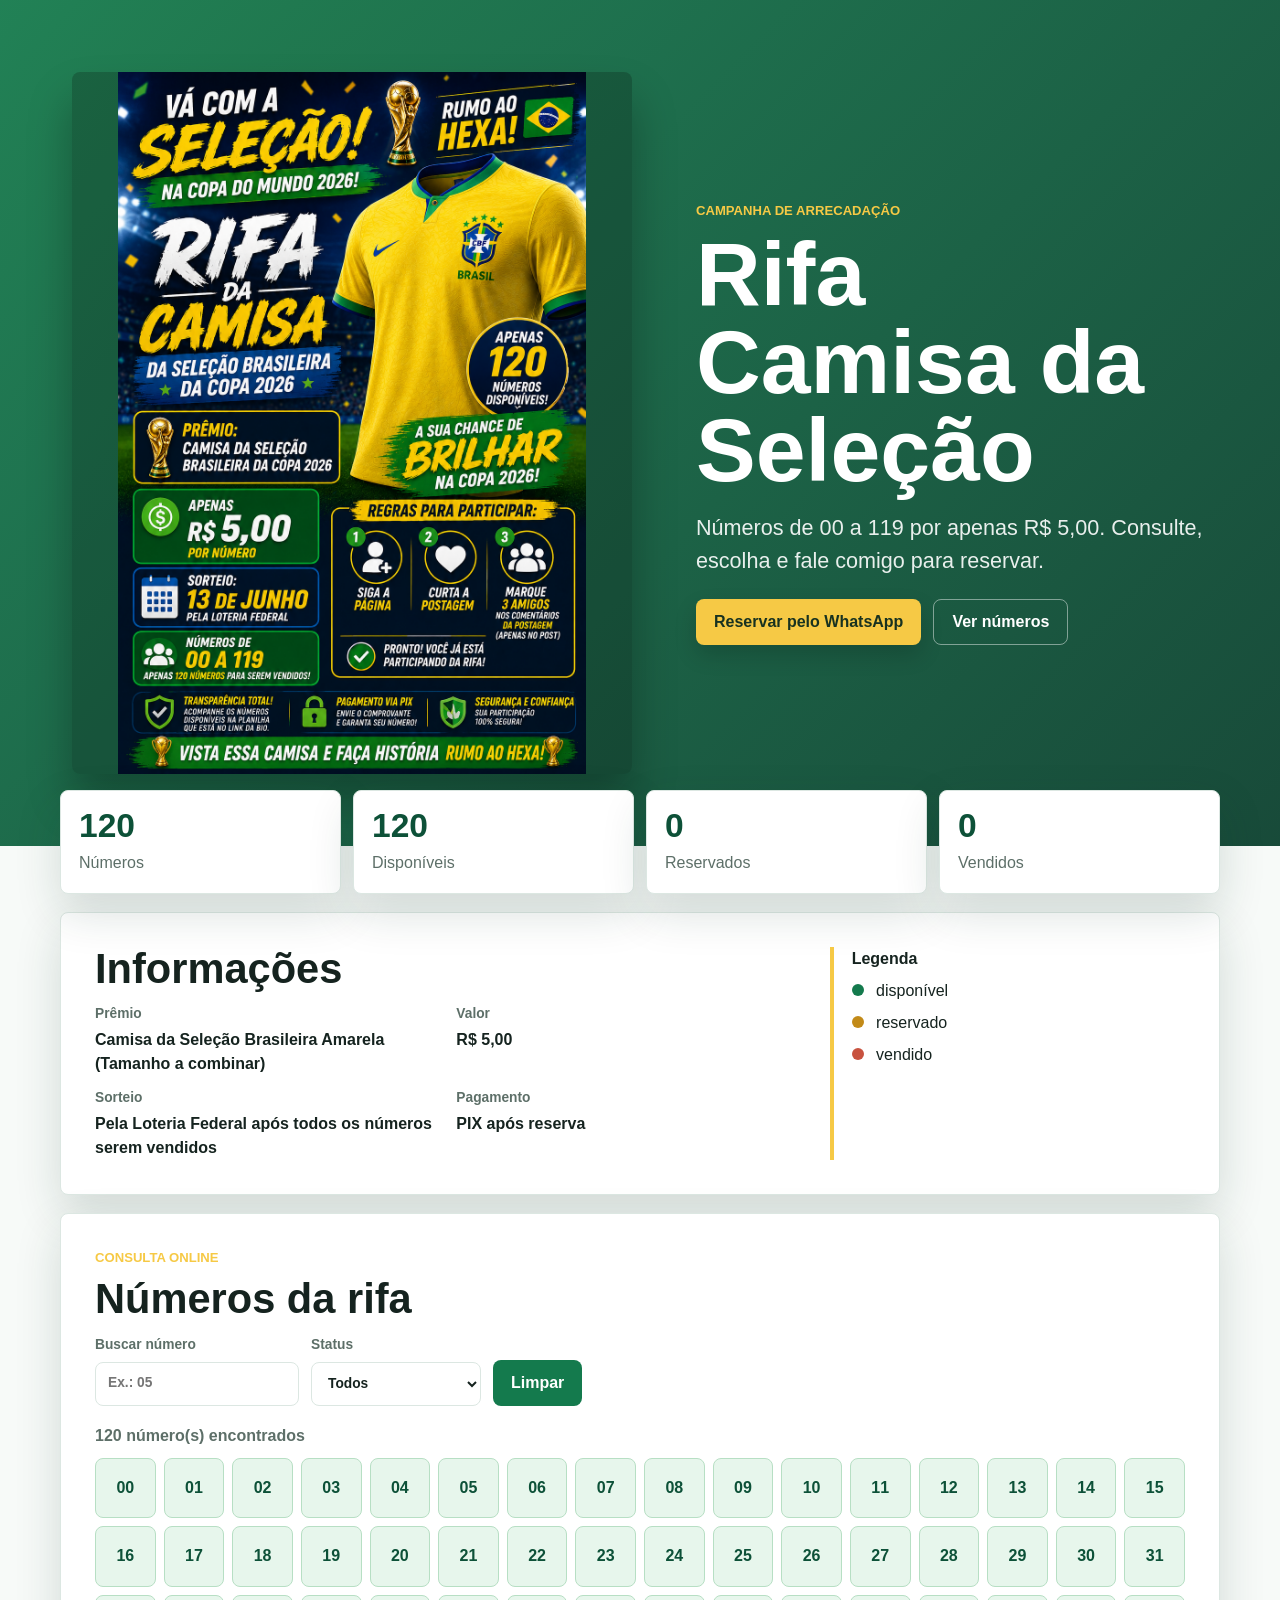
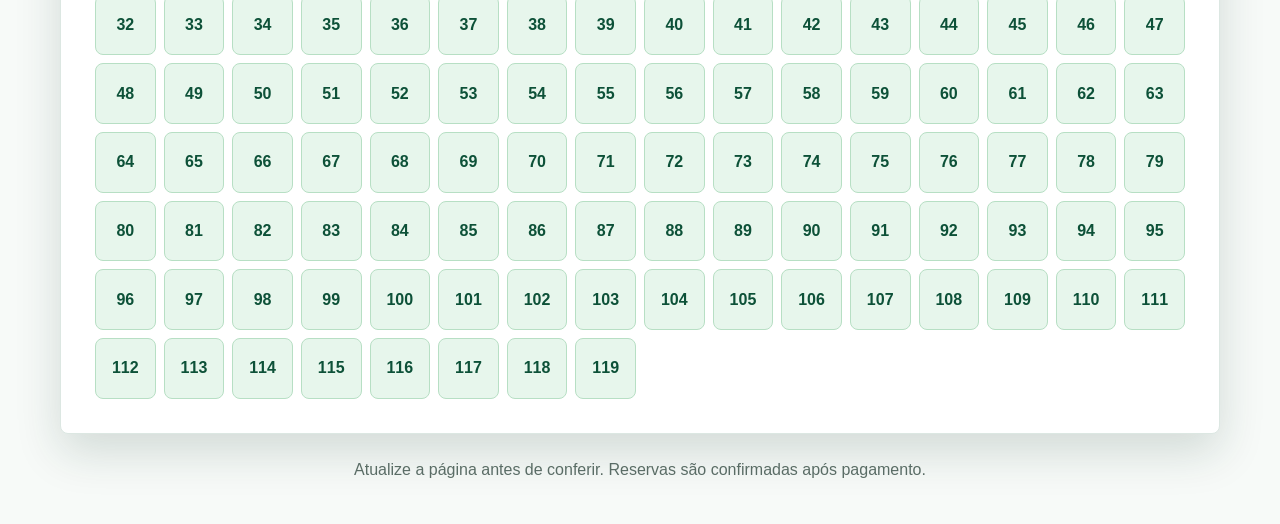
==== index.html @ 9236a2c4 "Add files via upload" ====
<!doctype html>
<html lang="pt-BR">
  <head>
    <meta charset="utf-8">
    <meta name="viewport" content="width=device-width, initial-scale=1">
    <title>Rifa Camisa da Seleção</title>
    <meta name="description" content="Consulte números disponíveis da rifa da camisa da seleção.">
    <link rel="stylesheet" href="styles.css">
  </head>
  <body>
    <header class="hero">
      <div class="hero__art">
        <img class="campaign-art" src="arte-rifa-camisa.jpg" alt="Cartaz da rifa da camisa da Seleção Brasileira">
        <div class="campaign-art__missing" hidden>
          <strong>Arte não encontrada</strong>
          <span>Salve a imagem da campanha nesta pasta com o nome <b>arte-rifa-camisa.jpg</b>.</span>
        </div>
      </div>
      <div class="hero__content">
        <p class="eyebrow">Campanha de arrecadação</p>
        <h1>Rifa Camisa da Seleção</h1>
        <p class="lead">Números de 00 a 119 por apenas R$ 5,00. Consulte, escolha e fale comigo para reservar.</p>
        <div class="hero__actions">
          <a class="button button--primary" id="whatsappHero" href="#numeros">Reservar pelo WhatsApp</a>
          <a class="button button--ghost" href="#numeros">Ver números</a>
        </div>
      </div>
    </header>

    <main>
      <section class="summary" aria-label="Resumo da rifa">
        <article>
          <span id="totalNumbers">0</span>
          <p>Números</p>
        </article>
        <article>
          <span id="availableCount">0</span>
          <p>Disponíveis</p>
        </article>
        <article>
          <span id="reservedCount">0</span>
          <p>Reservados</p>
        </article>
        <article>
          <span id="soldCount">0</span>
          <p>Vendidos</p>
        </article>
      </section>

      <section class="details" aria-label="Informações da campanha">
        <div>
          <h2>Informações</h2>
          <dl>
            <div>
              <dt>Prêmio</dt>
              <dd id="prizeName">Camisa da Seleção Brasileira Amarela (Tamanho a combinar)</dd>
            </div>
            <div>
              <dt>Valor</dt>
              <dd id="ticketPrice">R$ 5,00</dd>
            </div>
            <div>
              <dt>Sorteio</dt>
              <dd id="drawDate">Pela Loteria Federal após todos os números serem vendidos</dd>
            </div>
            <div>
              <dt>Pagamento</dt>
              <dd id="paymentInfo">PIX após reserva</dd>
            </div>
          </dl>
        </div>
        <div class="notice">
          <strong>Legenda</strong>
          <p><span class="dot dot--available"></span> disponível</p>
          <p><span class="dot dot--reserved"></span> reservado</p>
          <p><span class="dot dot--sold"></span> vendido</p>
        </div>
      </section>

      <section class="numbers" id="numeros">
        <div class="section-heading">
          <div>
            <p class="eyebrow">Consulta online</p>
            <h2>Números da rifa</h2>
          </div>
        </div>

        <div class="toolbar" role="search">
          <label>
            <span>Buscar número</span>
            <input id="searchInput" inputmode="numeric" placeholder="Ex.: 05">
          </label>
          <label>
            <span>Status</span>
            <select id="statusFilter">
              <option value="all">Todos</option>
              <option value="available">Disponíveis</option>
              <option value="reserved">Reservados</option>
              <option value="sold">Vendidos</option>
            </select>
          </label>
          <button class="button button--secondary" id="clearFilters" type="button">Limpar</button>
        </div>

        <div class="selection-panel" id="selectionPanel" hidden>
          <div>
            <strong>Números selecionados</strong>
            <span id="selectedNumbers">Nenhum número selecionado</span>
          </div>
          <button class="button button--primary" id="reserveSelected" type="button">Reservar selecionados pelo WhatsApp</button>
          <button class="button button--secondary" id="clearSelection" type="button">Limpar seleção</button>
        </div>

        <p class="result-note" id="resultNote"></p>
        <div class="grid" id="numbersGrid" aria-live="polite"></div>
      </section>
    </main>

    <footer>
      <p>Atualize a página antes de conferir. Reservas são confirmadas após pagamento.</p>
    </footer>

    <script src="app.js"></script>
    <script>
      const campaignImage = document.querySelector(".campaign-art");
      const missingImage = document.querySelector(".campaign-art__missing");
      const imageCandidates = [
        "arte-rifa-camisa.jpg",
        "arte-rifa-camisa.jpeg",
        "arte-rifa-camisa.png",
        "arte-rifa-camisa.webp",
        "rifa-camisa.jpg",
        "rifa-camisa.png",
        "rifa-camisa.webp",
        "cartaz-rifa.jpg",
        "cartaz-rifa.png",
        "cartaz-rifa.webp"
      ];
      let imageCandidateIndex = 0;

      campaignImage.addEventListener("error", () => {
        imageCandidateIndex += 1;
        if (imageCandidateIndex < imageCandidates.length) {
          campaignImage.src = imageCandidates[imageCandidateIndex];
          return;
        }

        campaignImage.hidden = true;
        missingImage.hidden = false;
      });
    </script>
  </body>
</html>
---- styles.css ----
:root {
  color-scheme: light;
  --green: #147a4d;
  --green-dark: #0d5138;
  --yellow: #f6c945;
  --blue: #1b4583;
  --ink: #15231f;
  --muted: #5d6f68;
  --line: #dce7e2;
  --paper: #f7faf8;
  --white: #ffffff;
  --danger: #c8523f;
  --warning: #c28a18;
  --shadow: 0 18px 46px rgba(17, 58, 42, .16);
}

* {
  box-sizing: border-box;
}

[hidden] {
  display: none !important;
}

html {
  scroll-behavior: smooth;
}

body {
  margin: 0;
  background: var(--paper);
  color: var(--ink);
  font-family: Arial, Helvetica, sans-serif;
  line-height: 1.5;
}

a {
  color: inherit;
}

button,
input,
select {
  font: inherit;
}

.hero {
  min-height: 82vh;
  display: grid;
  grid-template-columns: minmax(320px, 560px) minmax(320px, 1fr);
  gap: clamp(24px, 5vw, 68px);
  align-items: center;
  padding: clamp(28px, 6vw, 72px);
  background:
    linear-gradient(135deg, rgba(20, 122, 77, .94), rgba(12, 65, 47, .95)),
    radial-gradient(circle at 20% 15%, rgba(246, 201, 69, .42), transparent 32%);
  color: var(--white);
}

.admin-hero {
  display: flex;
  gap: 24px;
  align-items: center;
  justify-content: space-between;
  padding: clamp(28px, 5vw, 56px);
  background: linear-gradient(135deg, var(--green-dark), var(--blue));
  color: var(--white);
}

.admin-hero h1 {
  font-size: clamp(2.1rem, 5vw, 4rem);
}

.admin-hero .lead {
  margin-bottom: 0;
}

.hero__art {
  max-width: 560px;
  margin: 0 auto;
  width: 100%;
}

.campaign-art,
.campaign-art__missing {
  display: block;
  width: 100%;
  border-radius: 8px;
  box-shadow: 0 28px 44px rgba(0, 0, 0, .28);
}

.campaign-art {
  aspect-ratio: 2 / 3;
  height: auto;
  max-height: min(78vh, 820px);
  object-fit: contain;
  background: rgba(0, 0, 0, .22);
}

.campaign-art__missing {
  margin-bottom: 12px;
  min-height: 220px;
  display: grid;
  place-content: center;
  gap: 8px;
  padding: 22px;
  background: #fff8dc;
  color: #2f2a12;
  text-align: center;
}

.campaign-art__missing strong,
.campaign-art__missing span {
  display: block;
}

.campaign-art__missing span {
  margin-top: 6px;
}

.hero__content {
  max-width: 680px;
  align-self: center;
}

.eyebrow {
  margin: 0 0 10px;
  color: var(--yellow);
  font-size: .82rem;
  font-weight: 800;
  letter-spacing: 0;
  text-transform: uppercase;
}

h1,
h2,
h3,
p {
  margin-top: 0;
}

h1 {
  margin-bottom: 18px;
  font-size: clamp(2.6rem, 8vw, 5.6rem);
  line-height: .98;
  letter-spacing: 0;
}

h2 {
  margin-bottom: 14px;
  font-size: clamp(1.8rem, 4vw, 2.6rem);
  line-height: 1.05;
}

h3 {
  margin-bottom: 4px;
}

.lead {
  max-width: 520px;
  color: rgba(255, 255, 255, .9);
  font-size: clamp(1.06rem, 2vw, 1.35rem);
}

.hero__actions,
.toolbar,
.selection-panel,
.admin-panel {
  display: flex;
  flex-wrap: wrap;
  gap: 12px;
  align-items: end;
}

.button,
.file-button {
  min-height: 46px;
  border: 0;
  border-radius: 8px;
  display: inline-flex;
  align-items: center;
  justify-content: center;
  padding: 0 18px;
  cursor: pointer;
  font-weight: 800;
  text-decoration: none;
  transition: transform .18s ease, box-shadow .18s ease, background .18s ease;
}

.button:hover,
.file-button:hover,
.icon-button:hover {
  transform: translateY(-1px);
}

.button--primary {
  background: var(--yellow);
  color: #183220;
  box-shadow: 0 10px 22px rgba(0, 0, 0, .16);
}

.button--ghost {
  border: 1px solid rgba(255, 255, 255, .45);
  color: var(--white);
}

.button--secondary,
.file-button {
  background: var(--green);
  color: var(--white);
}

main {
  width: min(1160px, calc(100% - 32px));
  margin: -56px auto 0;
  position: relative;
}

.admin-main {
  margin-top: 18px;
}

.summary {
  display: grid;
  grid-template-columns: repeat(4, minmax(0, 1fr));
  gap: 12px;
}

.summary article,
.details,
.numbers {
  background: var(--white);
  border: 1px solid var(--line);
  box-shadow: var(--shadow);
}

.summary article {
  border-radius: 8px;
  padding: 18px;
}

.summary span {
  display: block;
  color: var(--green-dark);
  font-size: 2.1rem;
  font-weight: 900;
  line-height: 1;
}

.summary p {
  margin: 8px 0 0;
  color: var(--muted);
}

.details,
.numbers {
  border-radius: 8px;
  margin-top: 18px;
  padding: clamp(18px, 4vw, 34px);
}

.details {
  display: grid;
  grid-template-columns: 1.6fr .8fr;
  gap: 24px;
}

dl {
  display: grid;
  grid-template-columns: repeat(2, minmax(0, 1fr));
  gap: 12px;
  margin: 0;
}

dt {
  color: var(--muted);
  font-size: .86rem;
  font-weight: 800;
}

dd {
  margin: 3px 0 0;
  font-weight: 800;
}

.notice {
  border-left: 4px solid var(--yellow);
  padding-left: 18px;
}

.notice p {
  margin: 8px 0;
}

.dot {
  width: 12px;
  height: 12px;
  display: inline-block;
  border-radius: 999px;
  margin-right: 8px;
}

.dot--available {
  background: var(--green);
}

.dot--reserved {
  background: var(--warning);
}

.dot--sold {
  background: var(--danger);
}

.section-heading {
  display: flex;
  gap: 18px;
  justify-content: space-between;
  align-items: center;
}

.icon-button {
  width: 44px;
  height: 44px;
  border: 1px solid var(--line);
  border-radius: 8px;
  background: var(--white);
  cursor: pointer;
}

label {
  display: grid;
  gap: 6px;
  color: var(--muted);
  font-size: .86rem;
  font-weight: 800;
}

input,
select {
  min-height: 44px;
  min-width: 170px;
  border: 1px solid var(--line);
  border-radius: 8px;
  background: var(--white);
  color: var(--ink);
  padding: 0 12px;
}

.admin-panel {
  margin-top: 16px;
  margin-bottom: 16px;
  padding: 16px;
  border: 1px dashed var(--green);
  border-radius: 8px;
  background: #edf7f1;
}

.selection-panel {
  margin-top: 16px;
  padding: 14px;
  border: 1px solid #b7dfc4;
  border-radius: 8px;
  background: #eef8f1;
  align-items: center;
}

.selection-panel > div {
  flex: 1 1 240px;
}

.selection-panel strong,
.selection-panel span {
  display: block;
}

.selection-panel span {
  margin-top: 4px;
  color: var(--green-dark);
  font-weight: 900;
}

.admin-panel > div {
  min-width: 220px;
  flex: 1 1 240px;
}

.admin-panel p {
  margin-bottom: 0;
  color: var(--muted);
}

.file-button {
  position: relative;
  overflow: hidden;
}

.file-button input {
  position: absolute;
  inset: 0;
  opacity: 0;
  cursor: pointer;
}

.result-note {
  min-height: 24px;
  margin: 18px 0 10px;
  color: var(--muted);
  font-weight: 700;
}

.grid {
  display: grid;
  grid-template-columns: repeat(auto-fill, minmax(58px, 1fr));
  gap: 8px;
}

.ticket {
  aspect-ratio: 1;
  border: 1px solid transparent;
  border-radius: 8px;
  display: grid;
  place-items: center;
  cursor: pointer;
  font-weight: 900;
  line-height: 1;
  transition: transform .12s ease, box-shadow .12s ease;
}

.ticket:hover {
  transform: translateY(-1px);
  box-shadow: 0 8px 18px rgba(21, 35, 31, .12);
}

.ticket--available {
  background: #e7f6ec;
  border-color: #b7dfc4;
  color: var(--green-dark);
}

.ticket--selected {
  outline: 3px solid var(--blue);
  outline-offset: 2px;
  background: #d9ecff;
  border-color: var(--blue);
  color: var(--blue);
}

.ticket--reserved {
  background: #fff4d7;
  border-color: #efd08b;
  color: #7b560d;
}

.ticket--sold {
  background: #ffe5df;
  border-color: #efb6aa;
  color: #8b2f20;
}

.ticket[disabled] {
  cursor: not-allowed;
}

footer {
  width: min(1160px, calc(100% - 32px));
  margin: 24px auto 42px;
  color: var(--muted);
  text-align: center;
}

@media (max-width: 760px) {
  .hero {
    min-height: auto;
    grid-template-columns: 1fr;
    padding: 18px 16px 88px;
  }

  .hero__art {
    max-width: min(100%, 430px);
    order: -1;
  }

  .campaign-art {
    max-height: none;
  }

  .hero__actions .button,
  .admin-hero,
  .toolbar label,
  .toolbar .button,
  .selection-panel .button,
  .admin-panel label,
  .admin-panel .button,
  .file-button {
    width: 100%;
  }

  .admin-hero {
    display: grid;
  }

  main {
    margin-top: -64px;
  }

  .summary,
  .details,
  dl {
    grid-template-columns: 1fr;
  }

  .grid {
    grid-template-columns: repeat(auto-fill, minmax(48px, 1fr));
  }
}
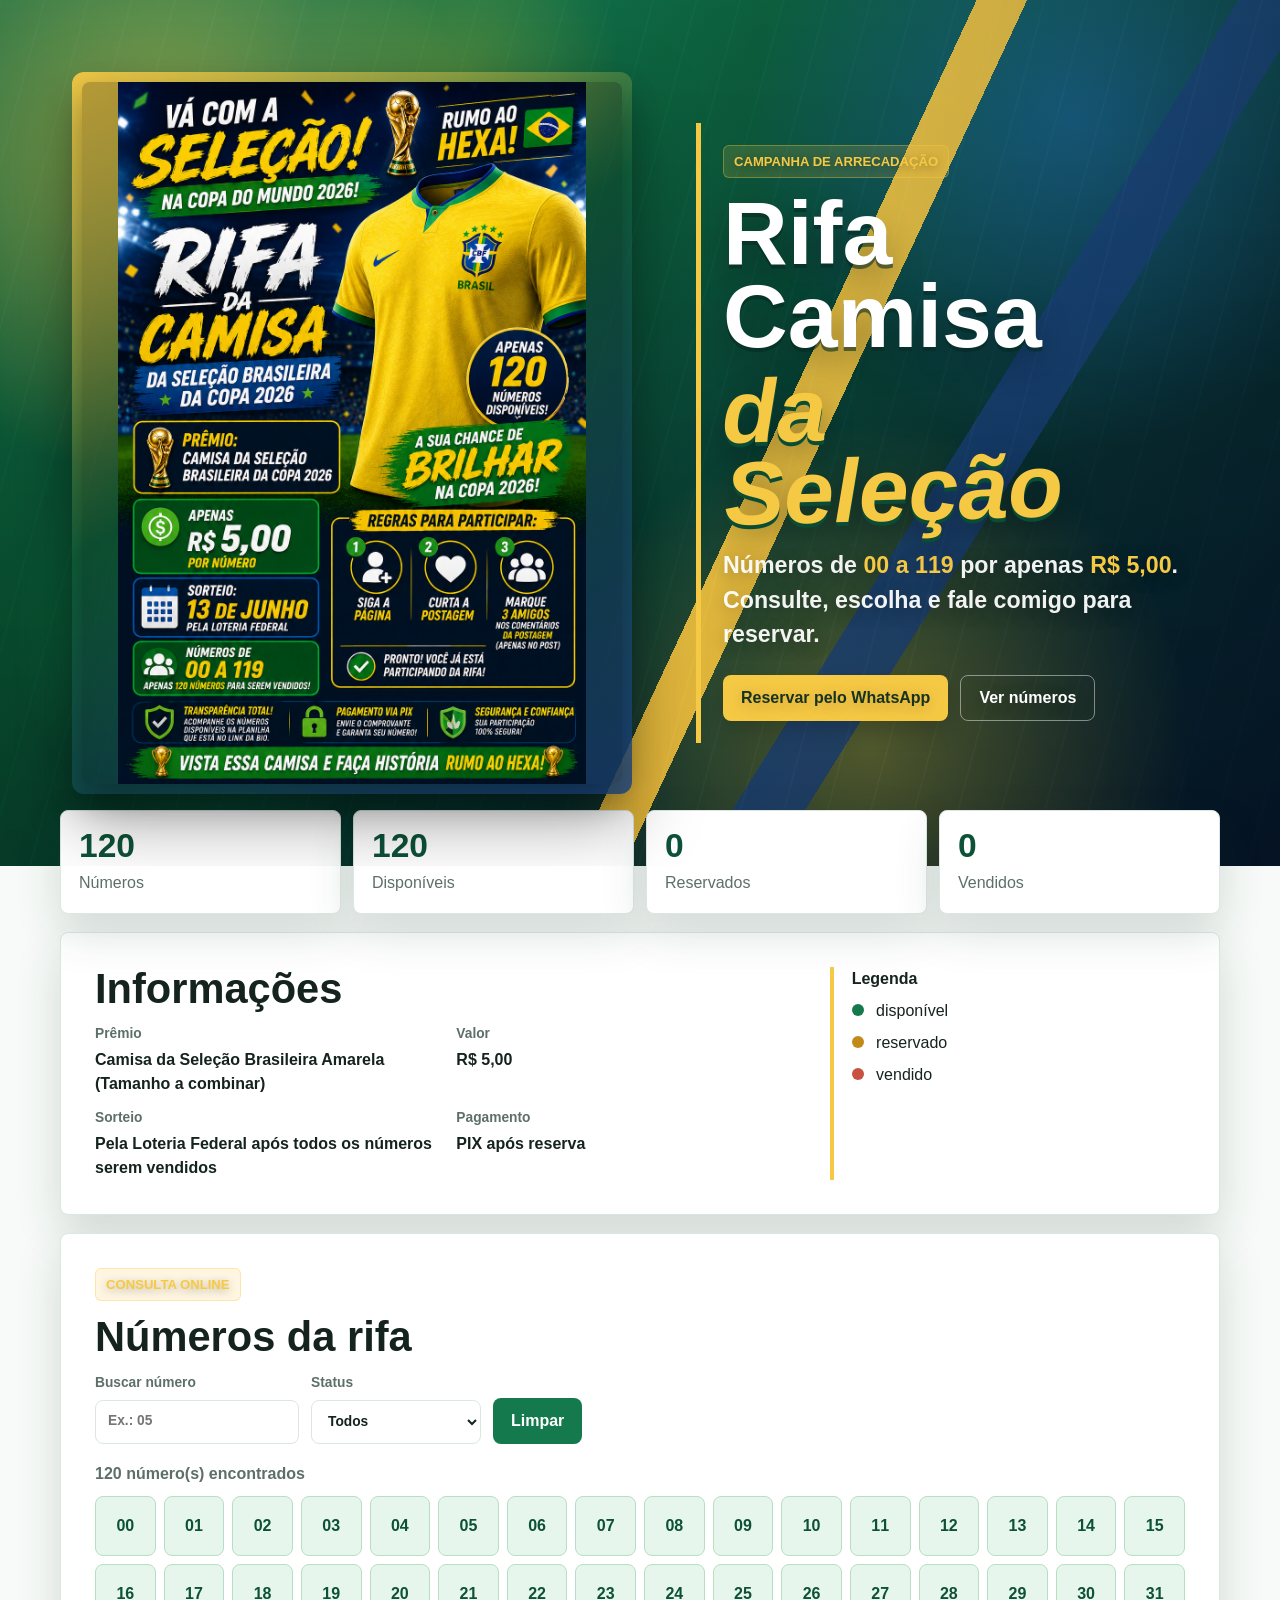
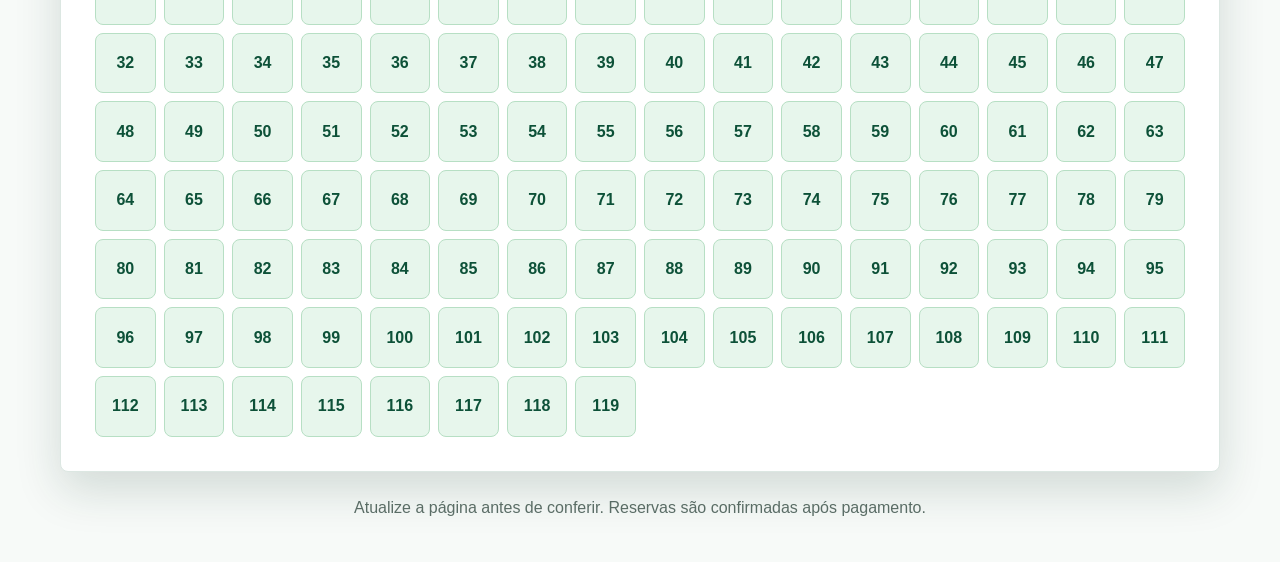
==== commit 13cd21ec: "Add files via upload" ====
--- a/index.html
+++ b/index.html
@@ -18,8 +18,8 @@
       </div>
       <div class="hero__content">
         <p class="eyebrow">Campanha de arrecadação</p>
-        <h1>Rifa Camisa da Seleção</h1>
-        <p class="lead">Números de 00 a 119 por apenas R$ 5,00. Consulte, escolha e fale comigo para reservar.</p>
+        <h1><span>Rifa Camisa</span> <strong>da Seleção</strong></h1>
+        <p class="lead">Números de <b>00 a 119</b> por apenas <b>R$ 5,00</b>. Consulte, escolha e fale comigo para reservar.</p>
         <div class="hero__actions">
           <a class="button button--primary" id="whatsappHero" href="#numeros">Reservar pelo WhatsApp</a>
           <a class="button button--ghost" href="#numeros">Ver números</a>
--- a/styles.css
+++ b/styles.css
@@ -52,9 +52,42 @@
   align-items: center;
   padding: clamp(28px, 6vw, 72px);
   background:
-    linear-gradient(135deg, rgba(20, 122, 77, .94), rgba(12, 65, 47, .95)),
-    radial-gradient(circle at 20% 15%, rgba(246, 201, 69, .42), transparent 32%);
+    linear-gradient(115deg, transparent 0 58%, rgba(246, 201, 69, .95) 58% 61%, transparent 61%),
+    linear-gradient(122deg, transparent 0 68%, rgba(27, 69, 131, .78) 68% 72%, transparent 72%),
+    radial-gradient(circle at 12% 18%, rgba(255, 231, 89, .62), transparent 24%),
+    radial-gradient(circle at 84% 14%, rgba(36, 119, 209, .5), transparent 25%),
+    radial-gradient(circle at 68% 86%, rgba(255, 215, 58, .36), transparent 28%),
+    linear-gradient(140deg, #148052 0%, #0b5f3b 34%, #082f35 72%, #071c34 100%);
   color: var(--white);
+  overflow: hidden;
+  position: relative;
+}
+
+.hero::before,
+.hero::after {
+  content: "";
+  position: absolute;
+  inset: 0;
+  pointer-events: none;
+}
+
+.hero::before {
+  background:
+    repeating-linear-gradient(105deg, rgba(255, 255, 255, .075) 0 2px, transparent 2px 42px),
+    linear-gradient(180deg, rgba(255, 255, 255, .08), transparent 40%, rgba(0, 0, 0, .2));
+  mix-blend-mode: soft-light;
+}
+
+.hero::after {
+  background:
+    radial-gradient(circle at 18% 72%, rgba(20, 255, 144, .22), transparent 18%),
+    radial-gradient(circle at 36% 8%, rgba(255, 216, 40, .24), transparent 14%),
+    linear-gradient(90deg, rgba(0, 0, 0, .18), transparent 42%, rgba(0, 0, 0, .2));
+}
+
+.hero > * {
+  position: relative;
+  z-index: 1;
 }
 
 .admin-hero {
@@ -79,6 +112,11 @@
   max-width: 560px;
   margin: 0 auto;
   width: 100%;
+  padding: 10px;
+  border-radius: 12px;
+  background:
+    linear-gradient(145deg, rgba(246, 201, 69, .95), rgba(26, 113, 69, .35) 44%, rgba(27, 69, 131, .86));
+  box-shadow: 0 28px 70px rgba(0, 0, 0, .34);
 }
 
 .campaign-art,
@@ -86,7 +124,7 @@
   display: block;
   width: 100%;
   border-radius: 8px;
-  box-shadow: 0 28px 44px rgba(0, 0, 0, .28);
+  box-shadow: 0 16px 34px rgba(0, 0, 0, .34);
 }
 
 .campaign-art {
@@ -121,15 +159,24 @@
 .hero__content {
   max-width: 680px;
   align-self: center;
+  padding: clamp(8px, 2vw, 22px);
+  border-left: 5px solid var(--yellow);
+  text-shadow: 0 3px 18px rgba(0, 0, 0, .28);
 }
 
 .eyebrow {
-  margin: 0 0 10px;
+  width: fit-content;
+  margin: 0 0 14px;
+  padding: 6px 10px;
+  border: 1px solid rgba(246, 201, 69, .34);
+  border-radius: 6px;
+  background: rgba(246, 201, 69, .16);
   color: var(--yellow);
   font-size: .82rem;
   font-weight: 800;
   letter-spacing: 0;
   text-transform: uppercase;
+  text-shadow: 0 2px 10px rgba(0, 0, 0, .32);
 }
 
 h1,
@@ -141,9 +188,32 @@
 
 h1 {
   margin-bottom: 18px;
-  font-size: clamp(2.6rem, 8vw, 5.6rem);
-  line-height: .98;
+  font-size: clamp(2.8rem, 7vw, 5.9rem);
+  line-height: .92;
   letter-spacing: 0;
+}
+
+h1 span,
+h1 strong {
+  display: block;
+}
+
+h1 span {
+  color: #ffffff;
+  text-shadow:
+    0 4px 0 rgba(5, 43, 33, .58),
+    0 16px 34px rgba(0, 0, 0, .3);
+}
+
+h1 strong {
+  width: fit-content;
+  margin-top: 8px;
+  color: var(--yellow);
+  font-style: italic;
+  text-shadow:
+    0 4px 0 #0b4d34,
+    0 12px 30px rgba(0, 0, 0, .35);
+  transform: rotate(-1.5deg);
 }
 
 h2 {
@@ -158,8 +228,15 @@
 
 .lead {
   max-width: 520px;
-  color: rgba(255, 255, 255, .9);
-  font-size: clamp(1.06rem, 2vw, 1.35rem);
+  color: rgba(255, 255, 255, .94);
+  font-size: clamp(1.06rem, 2vw, 1.45rem);
+  font-weight: 700;
+  text-shadow: 0 4px 18px rgba(0, 0, 0, .34);
+}
+
+.lead b {
+  color: var(--yellow);
+  font-weight: 900;
 }
 
 .hero__actions,
@@ -479,10 +556,21 @@
   .hero__art {
     max-width: min(100%, 430px);
     order: -1;
+    padding: 6px;
   }
 
   .campaign-art {
     max-height: none;
+  }
+
+  .hero__content {
+    border-left: 0;
+    border-top: 4px solid var(--yellow);
+    padding-top: 18px;
+  }
+
+  h1 {
+    font-size: clamp(2.6rem, 14vw, 4.6rem);
   }
 
   .hero__actions .button,
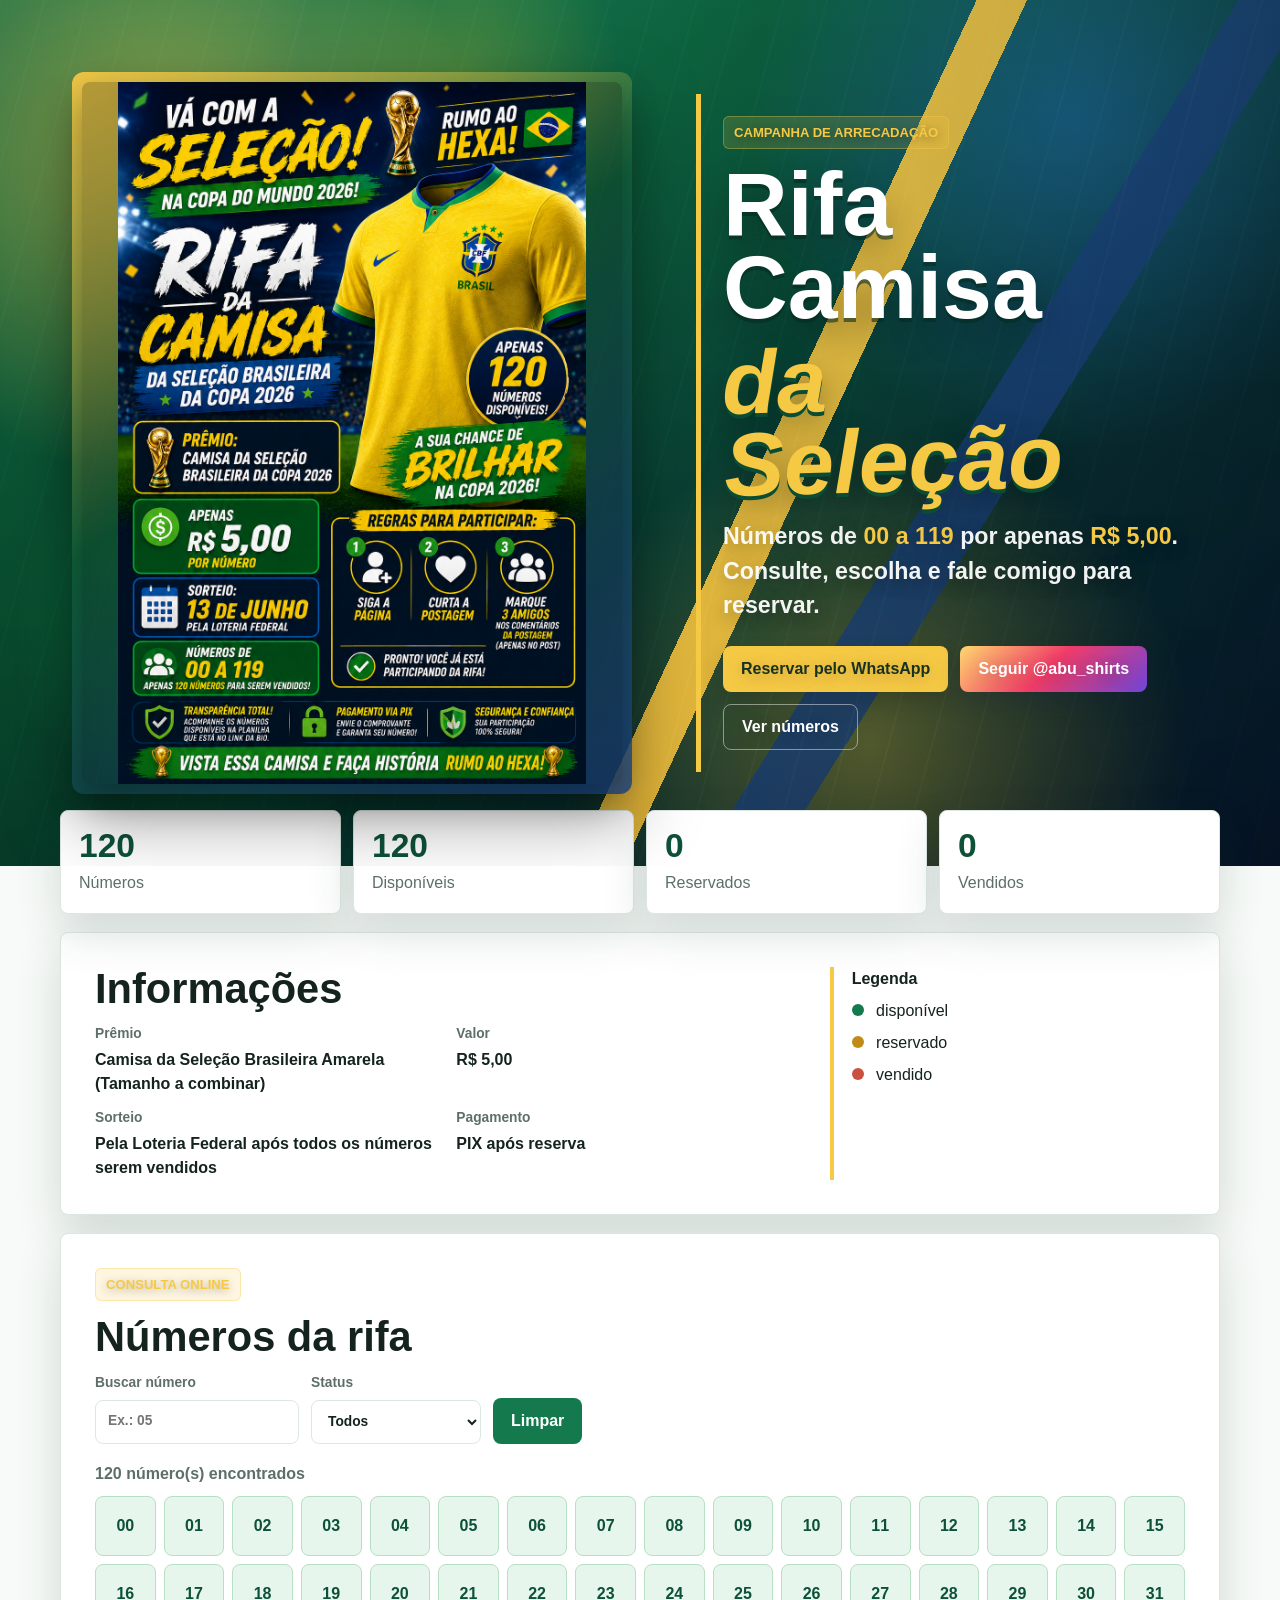
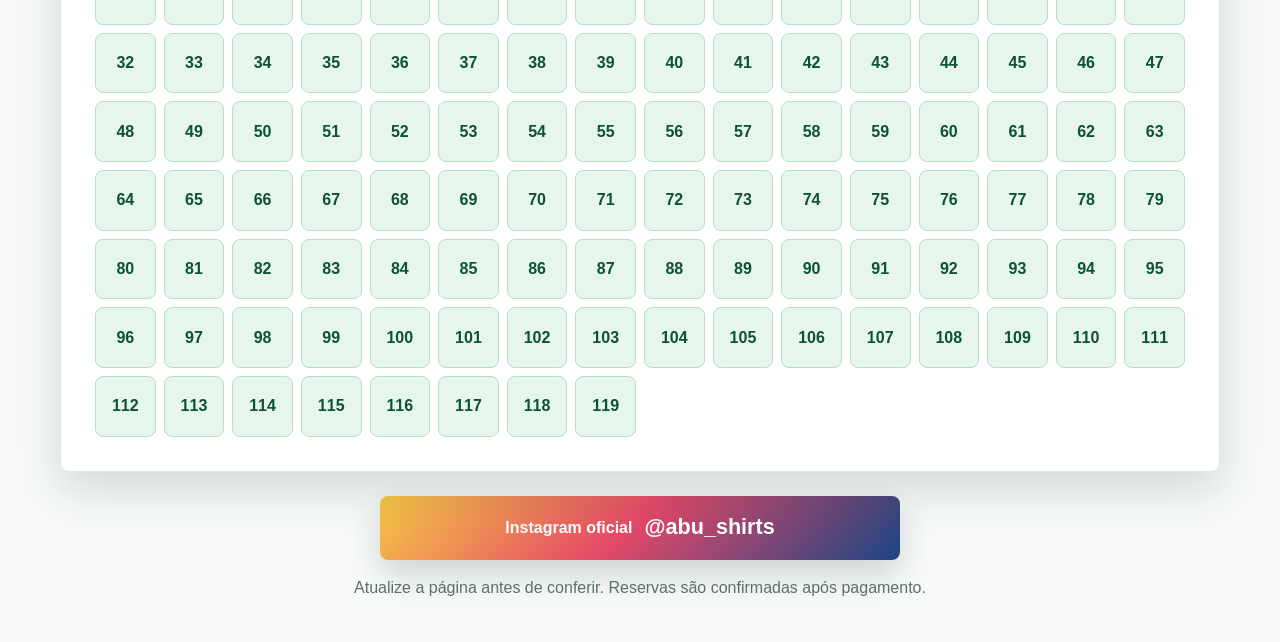
==== commit 4ee124f4: "Add files via upload" ====
--- a/index.html
+++ b/index.html
@@ -22,6 +22,7 @@
         <p class="lead">Números de <b>00 a 119</b> por apenas <b>R$ 5,00</b>. Consulte, escolha e fale comigo para reservar.</p>
         <div class="hero__actions">
           <a class="button button--primary" id="whatsappHero" href="#numeros">Reservar pelo WhatsApp</a>
+          <a class="button button--instagram" href="https://www.instagram.com/abu_shirts" target="_blank" rel="noopener">Seguir @abu_shirts</a>
           <a class="button button--ghost" href="#numeros">Ver números</a>
         </div>
       </div>
@@ -117,6 +118,10 @@
     </main>
 
     <footer>
+      <a class="instagram-strip" href="https://www.instagram.com/abu_shirts" target="_blank" rel="noopener">
+        <strong>Instagram oficial</strong>
+        <span>@abu_shirts</span>
+      </a>
       <p>Atualize a página antes de conferir. Reservas são confirmadas após pagamento.</p>
     </footer>
 
--- a/styles.css
+++ b/styles.css
@@ -276,6 +276,12 @@
   box-shadow: 0 10px 22px rgba(0, 0, 0, .16);
 }
 
+.button--instagram {
+  background: linear-gradient(135deg, #ffd76f, #f03c68 48%, #6f45d8);
+  color: var(--white);
+  box-shadow: 0 10px 24px rgba(17, 28, 58, .28);
+}
+
 .button--ghost {
   border: 1px solid rgba(255, 255, 255, .45);
   color: var(--white);
@@ -544,6 +550,31 @@
   margin: 24px auto 42px;
   color: var(--muted);
   text-align: center;
+}
+
+.instagram-strip {
+  width: min(520px, 100%);
+  min-height: 64px;
+  margin: 0 auto 16px;
+  border-radius: 8px;
+  display: flex;
+  gap: 12px;
+  align-items: center;
+  justify-content: center;
+  background: linear-gradient(135deg, #f6c945, #e54868 48%, #1b4583);
+  color: var(--white);
+  text-decoration: none;
+  box-shadow: 0 14px 34px rgba(21, 35, 31, .18);
+}
+
+.instagram-strip strong,
+.instagram-strip span {
+  display: block;
+}
+
+.instagram-strip span {
+  font-size: 1.35rem;
+  font-weight: 900;
 }
 
 @media (max-width: 760px) {
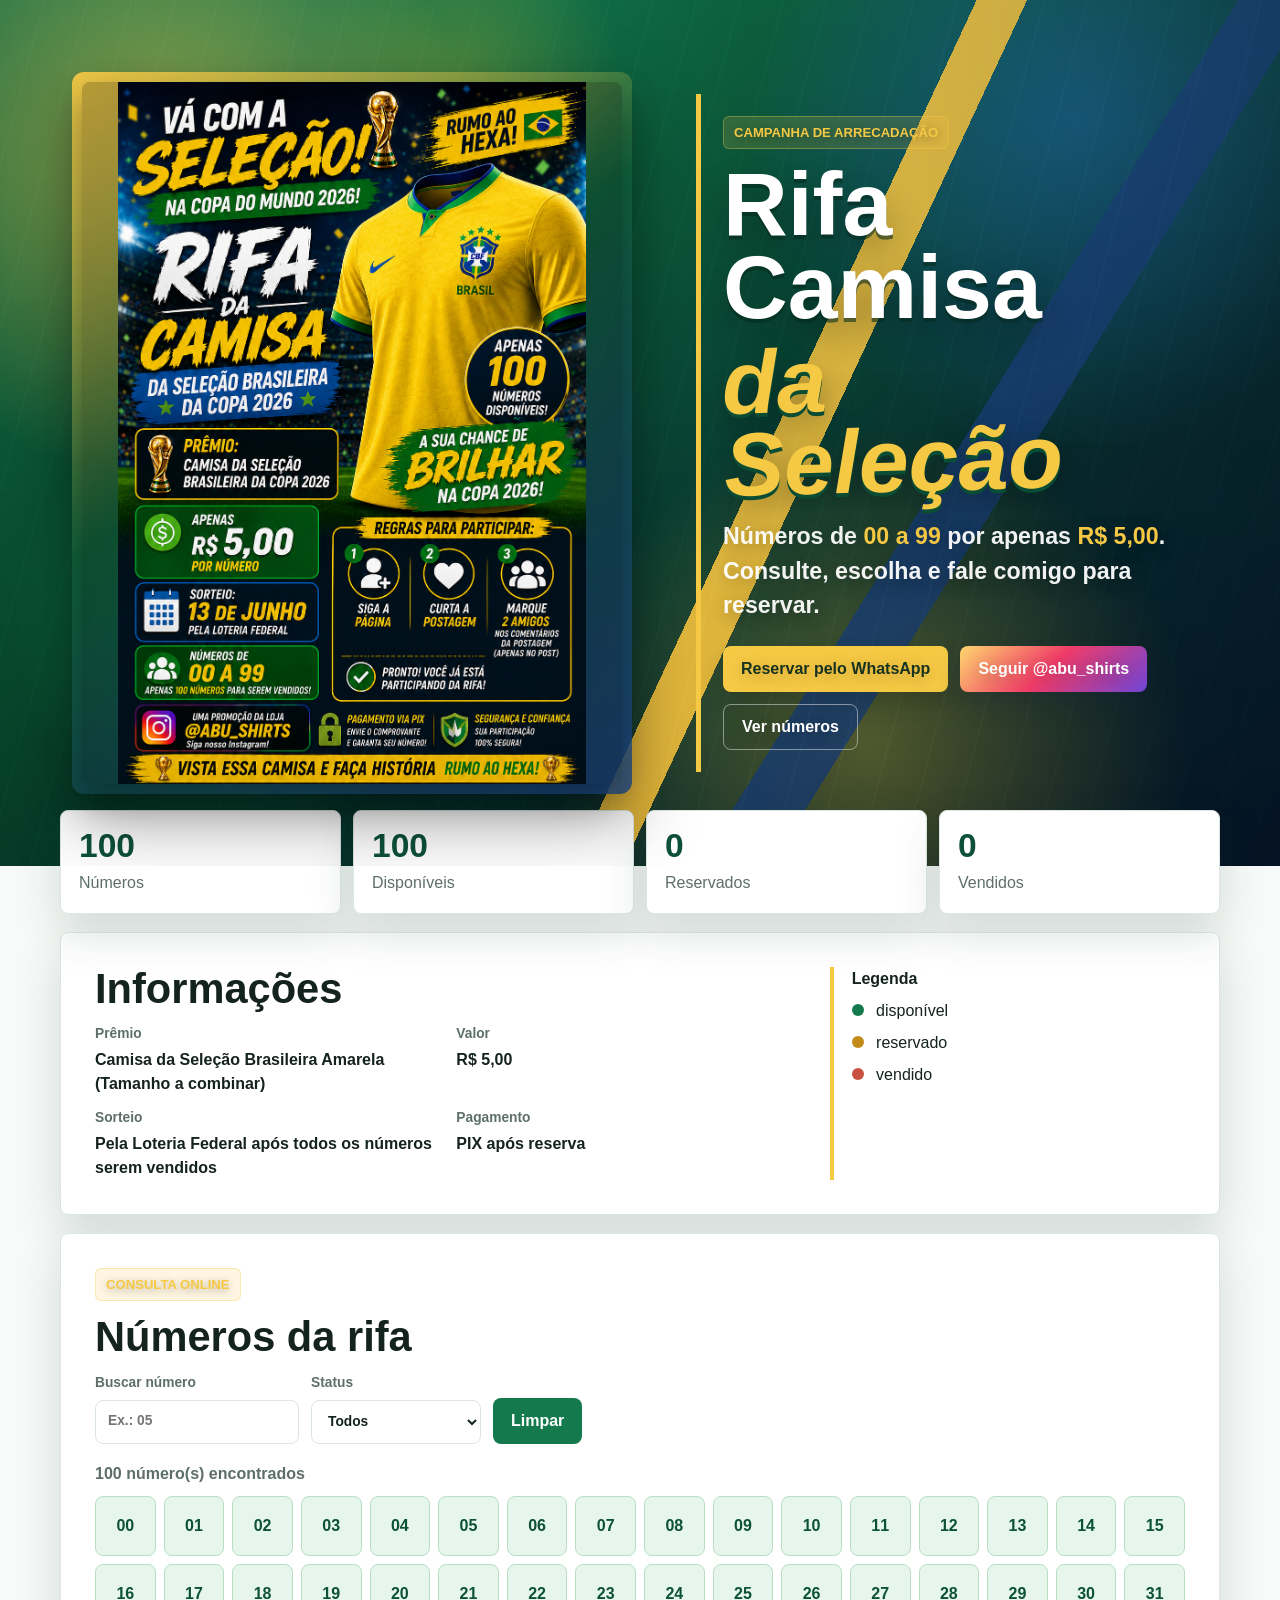
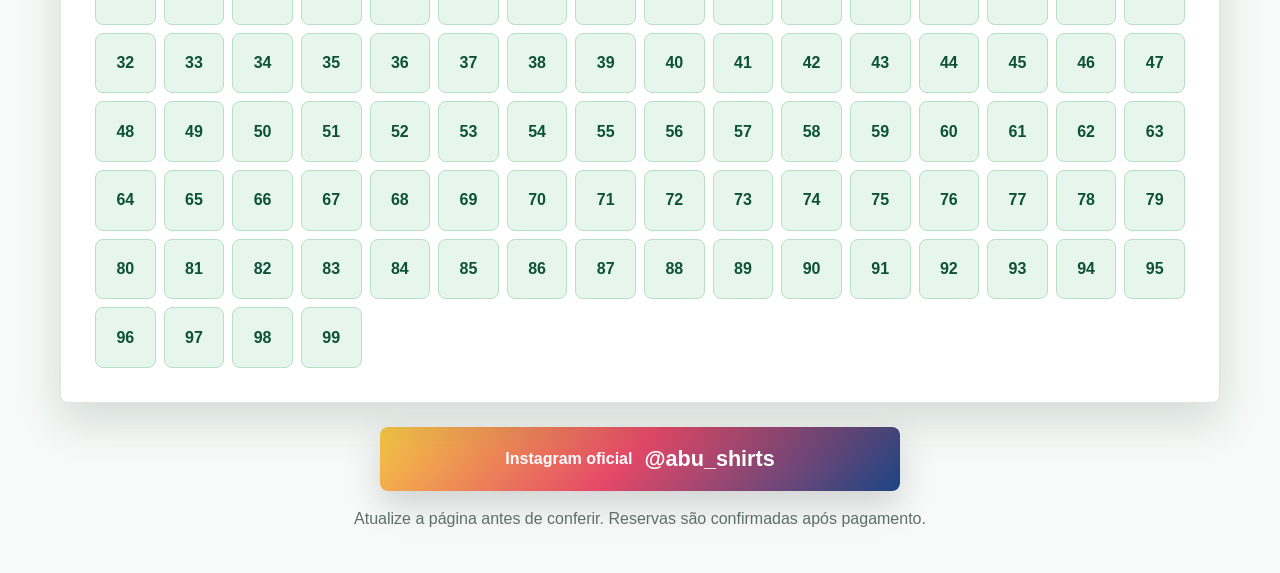
==== commit 3d6780ef: "Add files via upload" ====
--- a/index.html
+++ b/index.html
@@ -19,7 +19,7 @@
       <div class="hero__content">
         <p class="eyebrow">Campanha de arrecadação</p>
         <h1><span>Rifa Camisa</span> <strong>da Seleção</strong></h1>
-        <p class="lead">Números de <b>00 a 119</b> por apenas <b>R$ 5,00</b>. Consulte, escolha e fale comigo para reservar.</p>
+        <p class="lead">Números de <b>00 a 99</b> por apenas <b>R$ 5,00</b>. Consulte, escolha e fale comigo para reservar.</p>
         <div class="hero__actions">
           <a class="button button--primary" id="whatsappHero" href="#numeros">Reservar pelo WhatsApp</a>
           <a class="button button--instagram" href="https://www.instagram.com/abu_shirts" target="_blank" rel="noopener">Seguir @abu_shirts</a>
@@ -125,7 +125,7 @@
       <p>Atualize a página antes de conferir. Reservas são confirmadas após pagamento.</p>
     </footer>
 
-    <script src="app.js"></script>
+    <script src="app.js?v=4"></script>
     <script>
       const campaignImage = document.querySelector(".campaign-art");
       const missingImage = document.querySelector(".campaign-art__missing");
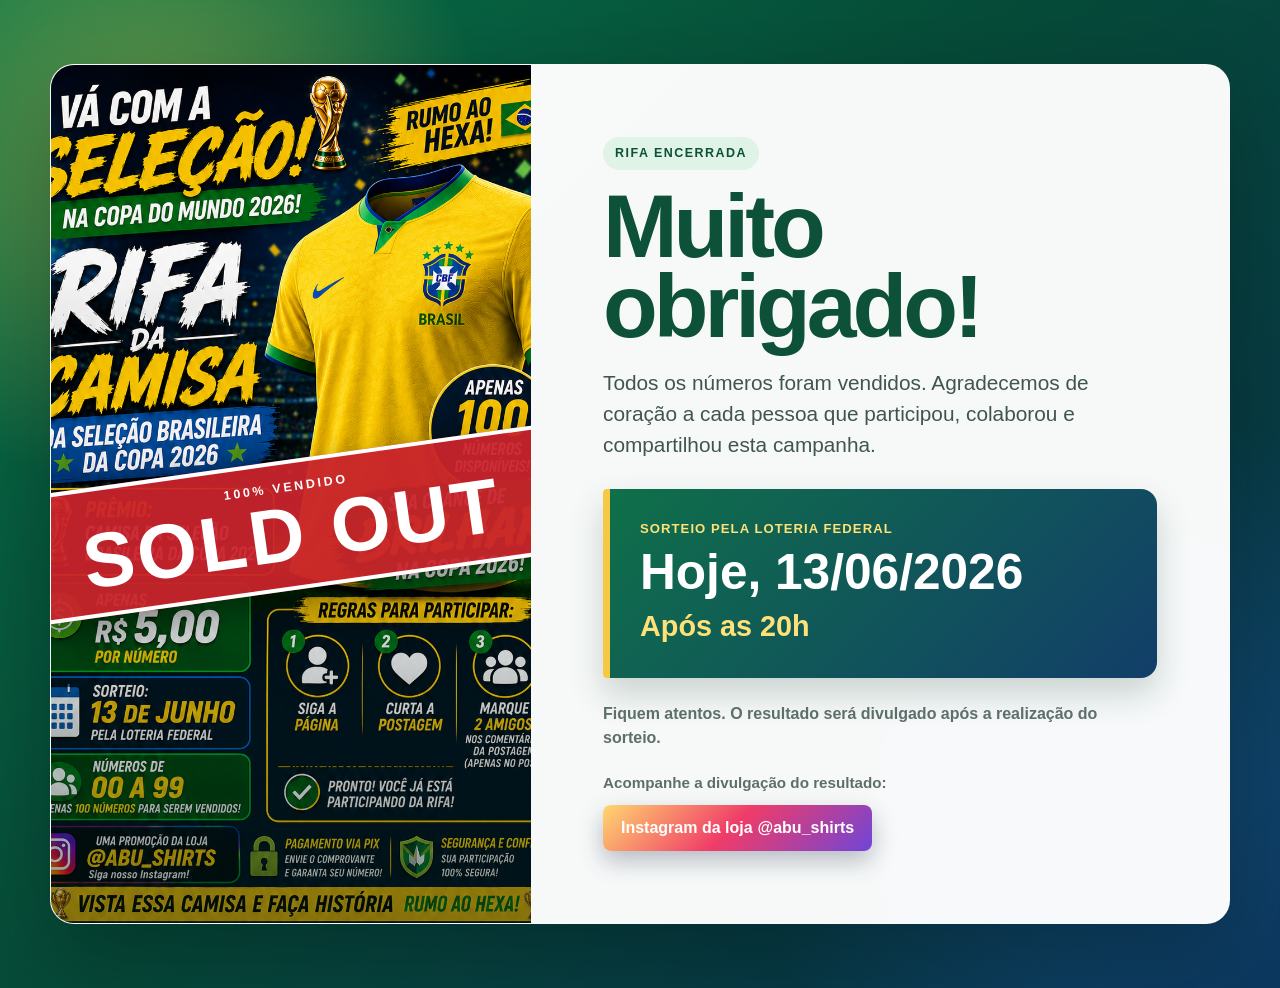
==== commit f9af42a0: "Add files via upload" ====
--- a/index.html
+++ b/index.html
@@ -3,156 +3,57 @@
   <head>
     <meta charset="utf-8">
     <meta name="viewport" content="width=device-width, initial-scale=1">
-    <title>Rifa Camisa da Seleção</title>
-    <meta name="description" content="Consulte números disponíveis da rifa da camisa da seleção.">
+    <meta name="theme-color" content="#075b3a">
+    <title>Rifa Camisa da Seleção — SOLD OUT</title>
+    <meta name="description" content="Rifa encerrada. Sorteio pela Loteria Federal em 13/06/2026, após as 20h.">
     <link rel="stylesheet" href="styles.css">
   </head>
-  <body>
-    <header class="hero">
-      <div class="hero__art">
-        <img class="campaign-art" src="arte-rifa-camisa.jpg" alt="Cartaz da rifa da camisa da Seleção Brasileira">
-        <div class="campaign-art__missing" hidden>
-          <strong>Arte não encontrada</strong>
-          <span>Salve a imagem da campanha nesta pasta com o nome <b>arte-rifa-camisa.jpg</b>.</span>
-        </div>
-      </div>
-      <div class="hero__content">
-        <p class="eyebrow">Campanha de arrecadação</p>
-        <h1><span>Rifa Camisa</span> <strong>da Seleção</strong></h1>
-        <p class="lead">Números de <b>00 a 99</b> por apenas <b>R$ 5,00</b>. Consulte, escolha e fale comigo para reservar.</p>
-        <div class="hero__actions">
-          <a class="button button--primary" id="whatsappHero" href="#numeros">Reservar pelo WhatsApp</a>
-          <a class="button button--instagram" href="https://www.instagram.com/abu_shirts" target="_blank" rel="noopener">Seguir @abu_shirts</a>
-          <a class="button button--ghost" href="#numeros">Ver números</a>
-        </div>
-      </div>
-    </header>
-
-    <main>
-      <section class="summary" aria-label="Resumo da rifa">
-        <article>
-          <span id="totalNumbers">0</span>
-          <p>Números</p>
-        </article>
-        <article>
-          <span id="availableCount">0</span>
-          <p>Disponíveis</p>
-        </article>
-        <article>
-          <span id="reservedCount">0</span>
-          <p>Reservados</p>
-        </article>
-        <article>
-          <span id="soldCount">0</span>
-          <p>Vendidos</p>
-        </article>
-      </section>
-
-      <section class="details" aria-label="Informações da campanha">
-        <div>
-          <h2>Informações</h2>
-          <dl>
-            <div>
-              <dt>Prêmio</dt>
-              <dd id="prizeName">Camisa da Seleção Brasileira Amarela (Tamanho a combinar)</dd>
-            </div>
-            <div>
-              <dt>Valor</dt>
-              <dd id="ticketPrice">R$ 5,00</dd>
-            </div>
-            <div>
-              <dt>Sorteio</dt>
-              <dd id="drawDate">Pela Loteria Federal após todos os números serem vendidos</dd>
-            </div>
-            <div>
-              <dt>Pagamento</dt>
-              <dd id="paymentInfo">PIX após reserva</dd>
-            </div>
-          </dl>
-        </div>
-        <div class="notice">
-          <strong>Legenda</strong>
-          <p><span class="dot dot--available"></span> disponível</p>
-          <p><span class="dot dot--reserved"></span> reservado</p>
-          <p><span class="dot dot--sold"></span> vendido</p>
-        </div>
-      </section>
-
-      <section class="numbers" id="numeros">
-        <div class="section-heading">
-          <div>
-            <p class="eyebrow">Consulta online</p>
-            <h2>Números da rifa</h2>
+  <body class="soldout-page">
+    <main class="soldout">
+      <section class="soldout__card" aria-labelledby="soldout-title">
+        <div class="soldout__visual">
+          <img
+            class="soldout__image"
+            src="arte-rifa-camisa.jpg"
+            alt="Cartaz da rifa da camisa da Seleção Brasileira"
+          >
+          <div class="soldout__stamp" aria-label="Todos os números vendidos">
+            <span>100% vendido</span>
+            <strong>SOLD OUT</strong>
           </div>
         </div>
 
-        <div class="toolbar" role="search">
-          <label>
-            <span>Buscar número</span>
-            <input id="searchInput" inputmode="numeric" placeholder="Ex.: 05">
-          </label>
-          <label>
-            <span>Status</span>
-            <select id="statusFilter">
-              <option value="all">Todos</option>
-              <option value="available">Disponíveis</option>
-              <option value="reserved">Reservados</option>
-              <option value="sold">Vendidos</option>
-            </select>
-          </label>
-          <button class="button button--secondary" id="clearFilters" type="button">Limpar</button>
+        <div class="soldout__content">
+          <p class="soldout__eyebrow">Rifa encerrada</p>
+          <h1 id="soldout-title">Muito obrigado!</h1>
+          <p class="soldout__thanks">
+            Todos os números foram vendidos. Agradecemos de coração a cada pessoa
+            que participou, colaborou e compartilhou esta campanha.
+          </p>
+
+          <div class="draw-card">
+            <p class="draw-card__label">Sorteio pela Loteria Federal</p>
+            <strong>Hoje, 13/06/2026</strong>
+            <span>Após as 20h</span>
+          </div>
+
+          <p class="soldout__note">
+            Fiquem atentos. O resultado será divulgado após a realização do sorteio.
+          </p>
+
+          <div class="soldout__social">
+            <p>Acompanhe a divulgação do resultado:</p>
+            <a
+              class="soldout__instagram"
+              href="https://www.instagram.com/abu_shirts"
+              target="_blank"
+              rel="noopener"
+            >
+              Instagram da loja <strong>@abu_shirts</strong>
+            </a>
+          </div>
         </div>
-
-        <div class="selection-panel" id="selectionPanel" hidden>
-          <div>
-            <strong>Números selecionados</strong>
-            <span id="selectedNumbers">Nenhum número selecionado</span>
-          </div>
-          <button class="button button--primary" id="reserveSelected" type="button">Reservar selecionados pelo WhatsApp</button>
-          <button class="button button--secondary" id="clearSelection" type="button">Limpar seleção</button>
-        </div>
-
-        <p class="result-note" id="resultNote"></p>
-        <div class="grid" id="numbersGrid" aria-live="polite"></div>
       </section>
     </main>
-
-    <footer>
-      <a class="instagram-strip" href="https://www.instagram.com/abu_shirts" target="_blank" rel="noopener">
-        <strong>Instagram oficial</strong>
-        <span>@abu_shirts</span>
-      </a>
-      <p>Atualize a página antes de conferir. Reservas são confirmadas após pagamento.</p>
-    </footer>
-
-    <script src="app.js?v=4"></script>
-    <script>
-      const campaignImage = document.querySelector(".campaign-art");
-      const missingImage = document.querySelector(".campaign-art__missing");
-      const imageCandidates = [
-        "arte-rifa-camisa.jpg",
-        "arte-rifa-camisa.jpeg",
-        "arte-rifa-camisa.png",
-        "arte-rifa-camisa.webp",
-        "rifa-camisa.jpg",
-        "rifa-camisa.png",
-        "rifa-camisa.webp",
-        "cartaz-rifa.jpg",
-        "cartaz-rifa.png",
-        "cartaz-rifa.webp"
-      ];
-      let imageCandidateIndex = 0;
-
-      campaignImage.addEventListener("error", () => {
-        imageCandidateIndex += 1;
-        if (imageCandidateIndex < imageCandidates.length) {
-          campaignImage.src = imageCandidates[imageCandidateIndex];
-          return;
-        }
-
-        campaignImage.hidden = true;
-        missingImage.hidden = false;
-      });
-    </script>
   </body>
 </html>
--- a/styles.css
+++ b/styles.css
@@ -633,3 +633,226 @@
     grid-template-columns: repeat(auto-fill, minmax(48px, 1fr));
   }
 }
+
+/* Página pública de encerramento da campanha */
+.soldout-page {
+  min-height: 100vh;
+  background:
+    radial-gradient(circle at 12% 16%, rgba(255, 224, 79, .42), transparent 24%),
+    radial-gradient(circle at 88% 80%, rgba(35, 105, 190, .42), transparent 28%),
+    linear-gradient(135deg, #087348 0%, #064c38 44%, #082e4e 100%);
+}
+
+.soldout {
+  width: min(1180px, calc(100% - 32px));
+  min-height: 100vh;
+  margin: 0 auto;
+  display: grid;
+  place-items: center;
+  padding: clamp(24px, 5vw, 64px) 0;
+}
+
+.soldout__card {
+  width: 100%;
+  display: grid;
+  grid-template-columns: minmax(280px, 480px) minmax(300px, 1fr);
+  overflow: hidden;
+  border: 1px solid rgba(255, 255, 255, .28);
+  border-radius: 24px;
+  background: rgba(255, 255, 255, .97);
+  box-shadow: 0 32px 90px rgba(0, 20, 20, .38);
+}
+
+.soldout__visual {
+  min-height: 620px;
+  position: relative;
+  overflow: hidden;
+  background: #062f2a;
+}
+
+.soldout__image {
+  width: 100%;
+  height: 100%;
+  display: block;
+  object-fit: cover;
+}
+
+.soldout__visual::after {
+  content: "";
+  position: absolute;
+  inset: 0;
+  background: linear-gradient(180deg, transparent 48%, rgba(0, 25, 24, .42));
+  pointer-events: none;
+}
+
+.soldout__stamp {
+  width: 115%;
+  position: absolute;
+  z-index: 1;
+  left: -7.5%;
+  top: 46%;
+  padding: 14px 20px 16px;
+  border-top: 4px solid #fff;
+  border-bottom: 4px solid #fff;
+  background: rgba(201, 34, 43, .94);
+  color: #fff;
+  text-align: center;
+  text-transform: uppercase;
+  transform: rotate(-8deg);
+  box-shadow: 0 12px 32px rgba(0, 0, 0, .38);
+}
+
+.soldout__stamp span,
+.soldout__stamp strong {
+  display: block;
+}
+
+.soldout__stamp span {
+  font-size: .78rem;
+  font-weight: 900;
+  letter-spacing: .22em;
+}
+
+.soldout__stamp strong {
+  font-size: clamp(2.8rem, 6vw, 5rem);
+  line-height: .95;
+  letter-spacing: .04em;
+}
+
+.soldout__content {
+  display: flex;
+  flex-direction: column;
+  justify-content: center;
+  padding: clamp(30px, 6vw, 72px);
+}
+
+.soldout__eyebrow {
+  width: fit-content;
+  margin-bottom: 16px;
+  padding: 7px 12px;
+  border-radius: 999px;
+  background: #dff3e7;
+  color: var(--green-dark);
+  font-size: .78rem;
+  font-weight: 900;
+  letter-spacing: .12em;
+  text-transform: uppercase;
+}
+
+.soldout__content h1 {
+  margin-bottom: 20px;
+  color: var(--green-dark);
+  font-size: clamp(3rem, 7vw, 6.4rem);
+  line-height: .9;
+  letter-spacing: -.045em;
+}
+
+.soldout__thanks {
+  max-width: 640px;
+  margin-bottom: 28px;
+  color: #40554d;
+  font-size: clamp(1.05rem, 2vw, 1.3rem);
+}
+
+.draw-card {
+  margin-bottom: 24px;
+  padding: clamp(20px, 4vw, 30px);
+  border-left: 7px solid var(--yellow);
+  border-radius: 4px 16px 16px 4px;
+  background: linear-gradient(135deg, #0f7049, #123e69);
+  color: #fff;
+  box-shadow: 0 16px 34px rgba(17, 58, 42, .2);
+}
+
+.draw-card__label {
+  margin-bottom: 8px;
+  color: #ffe178;
+  font-size: .82rem;
+  font-weight: 900;
+  letter-spacing: .08em;
+  text-transform: uppercase;
+}
+
+.draw-card strong,
+.draw-card span {
+  display: block;
+}
+
+.draw-card strong {
+  font-size: clamp(1.8rem, 4vw, 3.1rem);
+  line-height: 1.05;
+}
+
+.draw-card span {
+  margin-top: 7px;
+  color: #ffe178;
+  font-size: clamp(1.25rem, 2.6vw, 1.8rem);
+  font-weight: 900;
+}
+
+.soldout__note {
+  margin-bottom: 22px;
+  color: var(--muted);
+  font-weight: 700;
+}
+
+.soldout__social p {
+  margin: 0 0 10px;
+  color: var(--muted);
+  font-size: .95rem;
+  font-weight: 700;
+}
+
+.soldout__instagram {
+  width: fit-content;
+  min-height: 46px;
+  display: inline-flex;
+  align-items: center;
+  justify-content: center;
+  padding: 0 18px;
+  border-radius: 8px;
+  background: linear-gradient(135deg, #ffd76f, #f03c68 48%, #6f45d8);
+  color: var(--white);
+  font-weight: 700;
+  gap: 5px;
+  text-decoration: none;
+  box-shadow: 0 10px 24px rgba(17, 28, 58, .28);
+  transition: transform .18s ease, box-shadow .18s ease;
+}
+
+.soldout__instagram strong {
+  font-weight: 900;
+}
+
+.soldout__instagram:hover {
+  transform: translateY(-1px);
+  box-shadow: 0 13px 28px rgba(17, 28, 58, .34);
+}
+
+@media (max-width: 800px) {
+  .soldout {
+    padding: 16px 0;
+  }
+
+  .soldout__card {
+    grid-template-columns: 1fr;
+    border-radius: 18px;
+  }
+
+  .soldout__visual {
+    min-height: 0;
+    aspect-ratio: 4 / 5;
+  }
+
+  .soldout__content {
+    padding: 30px 22px 36px;
+  }
+
+  .soldout__content h1 {
+    font-size: clamp(3rem, 16vw, 5.2rem);
+  }
+
+  .soldout__instagram {
+    width: 100%;
+  }
+}
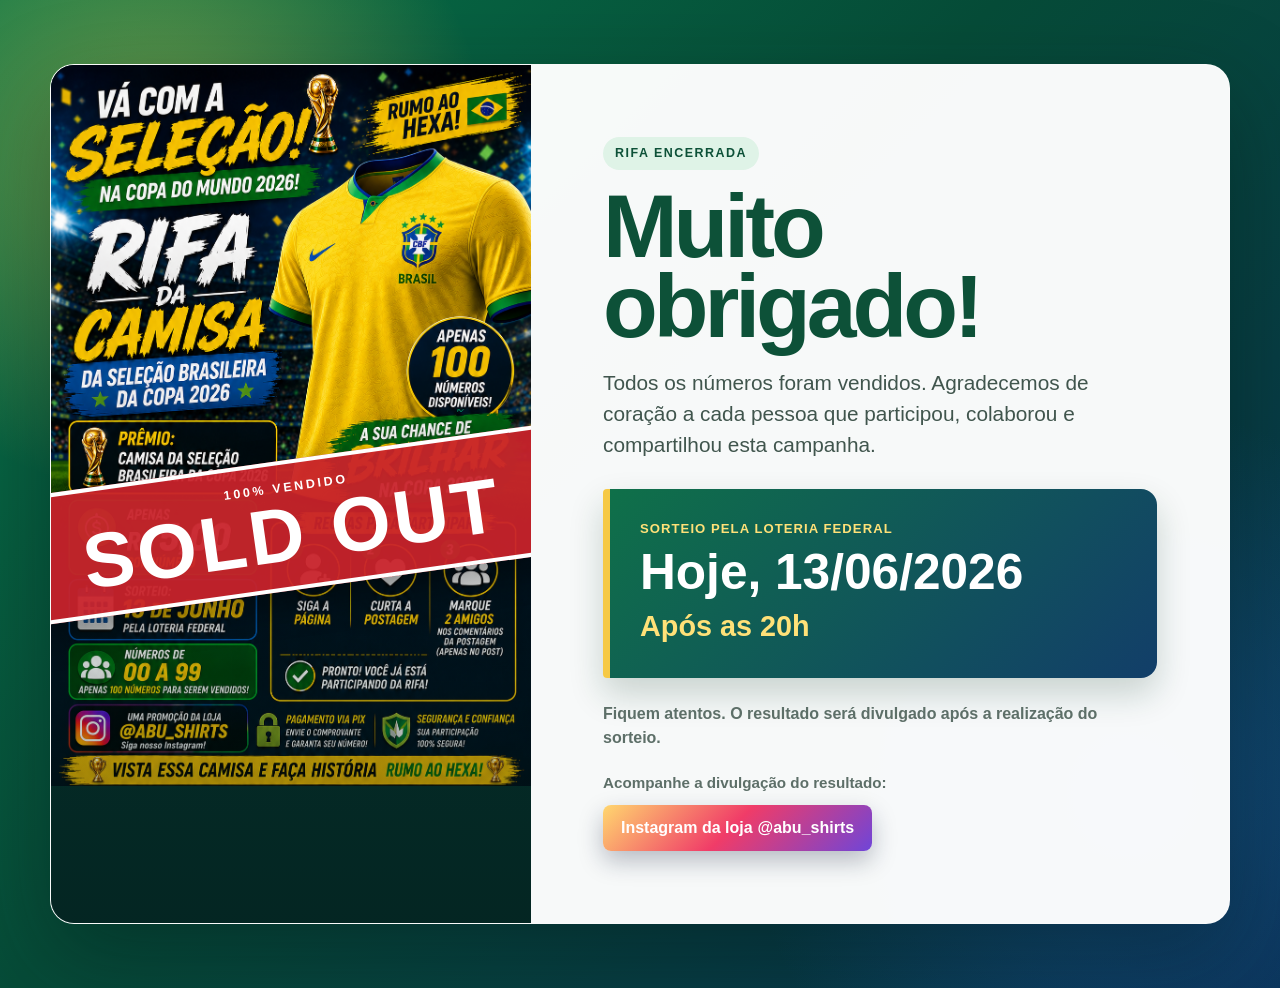
==== commit 50f971d9: "Add files via upload" ====
--- a/index.html
+++ b/index.html
@@ -6,7 +6,7 @@
     <meta name="theme-color" content="#075b3a">
     <title>Rifa Camisa da Seleção — SOLD OUT</title>
     <meta name="description" content="Rifa encerrada. Sorteio pela Loteria Federal em 13/06/2026, após as 20h.">
-    <link rel="stylesheet" href="styles.css">
+    <link rel="stylesheet" href="styles.css?v=7">
   </head>
   <body class="soldout-page">
     <main class="soldout">
--- a/styles.css
+++ b/styles.css
@@ -664,7 +664,6 @@
 }
 
 .soldout__visual {
-  min-height: 620px;
   position: relative;
   overflow: hidden;
   background: #062f2a;
@@ -672,9 +671,9 @@
 
 .soldout__image {
   width: 100%;
-  height: 100%;
+  max-width: 100%;
+  height: auto;
   display: block;
-  object-fit: cover;
 }
 
 .soldout__visual::after {
@@ -841,7 +840,7 @@
 
   .soldout__visual {
     min-height: 0;
-    aspect-ratio: 4 / 5;
+    aspect-ratio: auto;
   }
 
   .soldout__content {
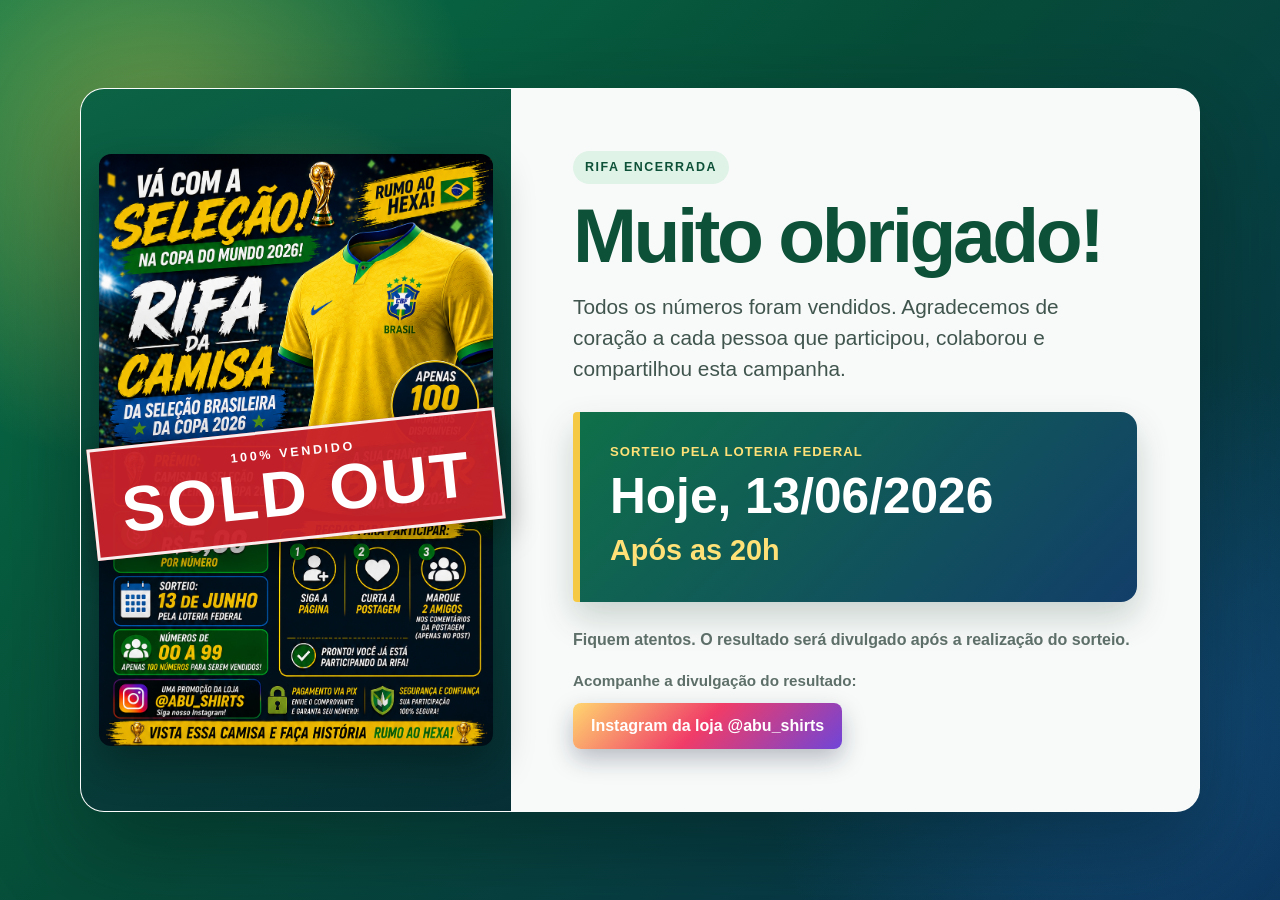
==== commit f27c5468: "Add files via upload" ====
--- a/index.html
+++ b/index.html
@@ -6,7 +6,7 @@
     <meta name="theme-color" content="#075b3a">
     <title>Rifa Camisa da Seleção — SOLD OUT</title>
     <meta name="description" content="Rifa encerrada. Sorteio pela Loteria Federal em 13/06/2026, após as 20h.">
-    <link rel="stylesheet" href="styles.css?v=7">
+    <link rel="stylesheet" href="styles.css?v=8">
   </head>
   <body class="soldout-page">
     <main class="soldout">
@@ -37,20 +37,21 @@
             <span>Após as 20h</span>
           </div>
 
-          <p class="soldout__note">
-            Fiquem atentos. O resultado será divulgado após a realização do sorteio.
-          </p>
-
-          <div class="soldout__social">
-            <p>Acompanhe a divulgação do resultado:</p>
-            <a
-              class="soldout__instagram"
-              href="https://www.instagram.com/abu_shirts"
-              target="_blank"
-              rel="noopener"
-            >
-              Instagram da loja <strong>@abu_shirts</strong>
-            </a>
+          <div class="soldout__footer">
+            <p class="soldout__note">
+              Fiquem atentos. O resultado será divulgado após a realização do sorteio.
+            </p>
+            <div class="soldout__social">
+              <p>Acompanhe a divulgação do resultado:</p>
+              <a
+                class="soldout__instagram"
+                href="https://www.instagram.com/abu_shirts"
+                target="_blank"
+                rel="noopener"
+              >
+                Instagram da loja <strong>@abu_shirts</strong>
+              </a>
+            </div>
           </div>
         </div>
       </section>
--- a/styles.css
+++ b/styles.css
@@ -644,7 +644,7 @@
 }
 
 .soldout {
-  width: min(1180px, calc(100% - 32px));
+  width: min(1120px, calc(100% - 32px));
   min-height: 100vh;
   margin: 0 auto;
   display: grid;
@@ -655,18 +655,25 @@
 .soldout__card {
   width: 100%;
   display: grid;
-  grid-template-columns: minmax(280px, 480px) minmax(300px, 1fr);
+  grid-template-columns: minmax(300px, 430px) minmax(360px, 1fr);
+  align-items: center;
   overflow: hidden;
   border: 1px solid rgba(255, 255, 255, .28);
   border-radius: 24px;
-  background: rgba(255, 255, 255, .97);
+  background: #f8faf9;
   box-shadow: 0 32px 90px rgba(0, 20, 20, .38);
 }
 
 .soldout__visual {
+  align-self: stretch;
   position: relative;
-  overflow: hidden;
-  background: #062f2a;
+  display: flex;
+  align-items: center;
+  padding: 18px;
+  overflow: visible;
+  background:
+    radial-gradient(circle at 50% 28%, rgba(246, 201, 69, .28), transparent 32%),
+    linear-gradient(155deg, #0b6344, #062f35);
 }
 
 .soldout__image {
@@ -674,30 +681,29 @@
   max-width: 100%;
   height: auto;
   display: block;
+  position: relative;
+  z-index: 1;
+  border-radius: 12px;
+  box-shadow: 0 18px 42px rgba(0, 0, 0, .32);
 }
 
 .soldout__visual::after {
-  content: "";
+  display: none;
+}
+
+.soldout__stamp {
+  width: calc(100% - 20px);
   position: absolute;
-  inset: 0;
-  background: linear-gradient(180deg, transparent 48%, rgba(0, 25, 24, .42));
-  pointer-events: none;
-}
-
-.soldout__stamp {
-  width: 115%;
-  position: absolute;
-  z-index: 1;
-  left: -7.5%;
-  top: 46%;
-  padding: 14px 20px 16px;
-  border-top: 4px solid #fff;
-  border-bottom: 4px solid #fff;
-  background: rgba(201, 34, 43, .94);
+  z-index: 2;
+  left: 10px;
+  top: 47%;
+  padding: 12px 18px 14px;
+  border: 3px solid rgba(255, 255, 255, .92);
+  background: rgba(201, 34, 43, .96);
   color: #fff;
   text-align: center;
   text-transform: uppercase;
-  transform: rotate(-8deg);
+  transform: rotate(-6deg);
   box-shadow: 0 12px 32px rgba(0, 0, 0, .38);
 }
 
@@ -713,7 +719,7 @@
 }
 
 .soldout__stamp strong {
-  font-size: clamp(2.8rem, 6vw, 5rem);
+  font-size: clamp(2.5rem, 5vw, 4.4rem);
   line-height: .95;
   letter-spacing: .04em;
 }
@@ -722,7 +728,7 @@
   display: flex;
   flex-direction: column;
   justify-content: center;
-  padding: clamp(30px, 6vw, 72px);
+  padding: clamp(34px, 5vw, 62px);
 }
 
 .soldout__eyebrow {
@@ -741,8 +747,8 @@
 .soldout__content h1 {
   margin-bottom: 20px;
   color: var(--green-dark);
-  font-size: clamp(3rem, 7vw, 6.4rem);
-  line-height: .9;
+  font-size: clamp(3rem, 6vw, 5.4rem);
+  line-height: .92;
   letter-spacing: -.045em;
 }
 
@@ -790,9 +796,13 @@
 }
 
 .soldout__note {
-  margin-bottom: 22px;
+  margin-bottom: 18px;
   color: var(--muted);
   font-weight: 700;
+}
+
+.soldout__footer {
+  padding-top: 2px;
 }
 
 .soldout__social p {
@@ -839,8 +849,10 @@
   }
 
   .soldout__visual {
+    align-self: auto;
     min-height: 0;
     aspect-ratio: auto;
+    padding: 12px;
   }
 
   .soldout__content {
@@ -855,3 +867,27 @@
     width: 100%;
   }
 }
+
+@media (min-width: 801px) and (max-height: 820px) {
+  .soldout {
+    padding: 24px 0;
+  }
+
+  .soldout__card {
+    grid-template-columns: 400px minmax(360px, 1fr);
+  }
+
+  .soldout__visual {
+    align-self: center;
+    margin: 18px 0 18px 18px;
+    border-radius: 16px;
+  }
+
+  .soldout__content {
+    padding: 34px 40px;
+  }
+
+  .soldout__content h1 {
+    font-size: clamp(3.2rem, 6vw, 4.8rem);
+  }
+}
